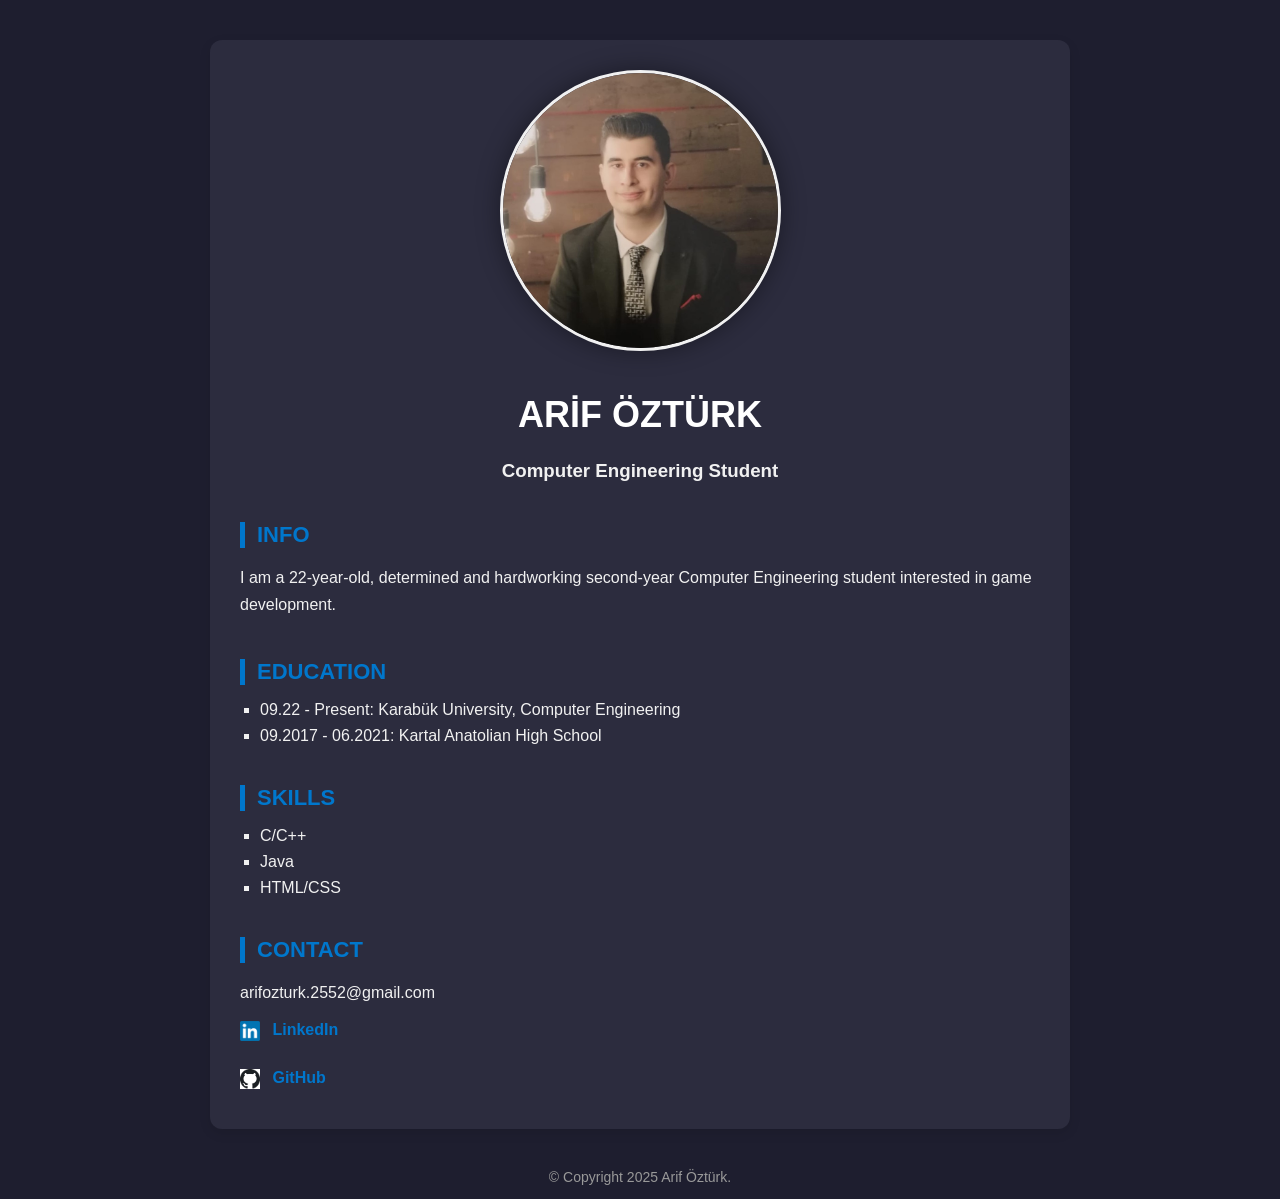
==== index.html @ 2af0ec9d "Add files via upload" ====
<!DOCTYPE html>
<html lang="en">
	<head>
		<meta charset="UTF-8">
		<title>Arif Öztürk - Özgeçmiş</title>
		<link rel="stylesheet" href="style.css">
	</head>
	<body>
		<div class="container">
			<header>
				<img src="images/arifozturk.jpg" alt="Arif Öztürk">
				<h1>ARİF ÖZTÜRK</h1>
				<h3>Computer Engineering Student</h3>
			</header>
			<section>
				<h2>INFO</h2>
					<p>I am a 22-year-old, determined and hardworking second-year Computer Engineering student interested in game development.</p>
				<h2>EDUCATION</h2>
					<ul>
						<li>09.22   - Present:  Karabük University, Computer Engineering</li>
						<li>09.2017 - 06.2021:  Kartal Anatolian High School</li>
					</ul>				
				<h2>SKILLS</h2>
					<ul>
						<li>C/C++</li>
						<li>Java</li>
						<li>HTML/CSS</li>
					</ul>				
				<h2>CONTACT</h2>
					<p id="contact_us" style="cursor: pointer; user-select: all;" title="Kopyalamak için tıkla">arifozturk.2552@gmail.com</p>
					<nav>
						<a href="https://www.linkedin.com/in/arif-%C3%B6zt%C3%BCrk-09a881252/" target="_blank">
							<img src="images/linkedin-logo.png" alt="LinkedIn Logo" width="20" height="20"> LinkedIn
						</a>
						<br><a href="https://github.com/arifozturk1" target="_blank">
							<img src="images/github-logo.png" alt="GitHub Logo" width="20" height="20"> GitHub
						</a>
					</nav>			
		   </section>
	   	   
		</div>
	
		<footer>
			<p>&copy; Copyright 2025 Arif Öztürk.</p>
		</footer>	
		<script>
			document.getElementById("contact_us").addEventListener("click", function() {
				const email = this.innerText;
				navigator.clipboard.writeText(email).then(() => {
				alert("E-posta adresi kopyalandı!");
				});
			});
		</script>	
	</body>
</html>
---- style.css ----
body {
  font-family: 'Segoe UI', Tahoma, Geneva, Verdana, sans-serif;
  margin: 0;
  padding: 0;
  background-color: #1e1e2f;
  color: #f1f1f1;
}


.container {
  max-width: 800px;
  margin: 40px auto;
  background-color: #2c2c3e;
  padding: 30px;
  border-radius: 12px;
  box-shadow: 0 4px 12px rgba(0,0,0,0.1);
}


header {
  text-align: center;
  margin-bottom: 30px;
}

header img {
  width: 275px;
  height: 275px;
  object-fit: cover;
  border-radius: 50%;
  box-shadow: 0 0 25px rgba(0,0,0,0.4);
  margin-bottom: 15px;
  border: 3px solid #f1f1f1;
}

header h1 {
  font-size: 36px;
  color: #ffffff;
}

header p {
  color: #666;
  font-size: 16px;
  margin-top: 8px;
}

section h2 {
  border-left: 5px solid #0077cc;
  padding-left: 12px;
  color: #0077cc;
  margin-top: 40px;
  margin-bottom: 15px;
  font-size: 22px;
}


section p {
  margin-bottom: 15px;
  line-height: 1.7;
}

section ul {
  padding-left: 20px;
  margin-bottom: 20px;
}

section ul li {
  margin-bottom: 8px;
  list-style-type: square;
}


nav a {
  display: block;
  margin-bottom: 10px;
  color: #0077cc;
  text-decoration: none;
  font-weight: 600;
}

nav a:hover {
  text-decoration: underline;
}

nav img {
  vertical-align: middle;
  margin-right: 8px;
}

#contact_us:hover {
  color: #00bfff;
  text-decoration: underline;
  transition: all 0.3s ease;
}

footer {
  text-align: center;
  margin-top: 40px;
  font-size: 14px;
  color: #999;
}
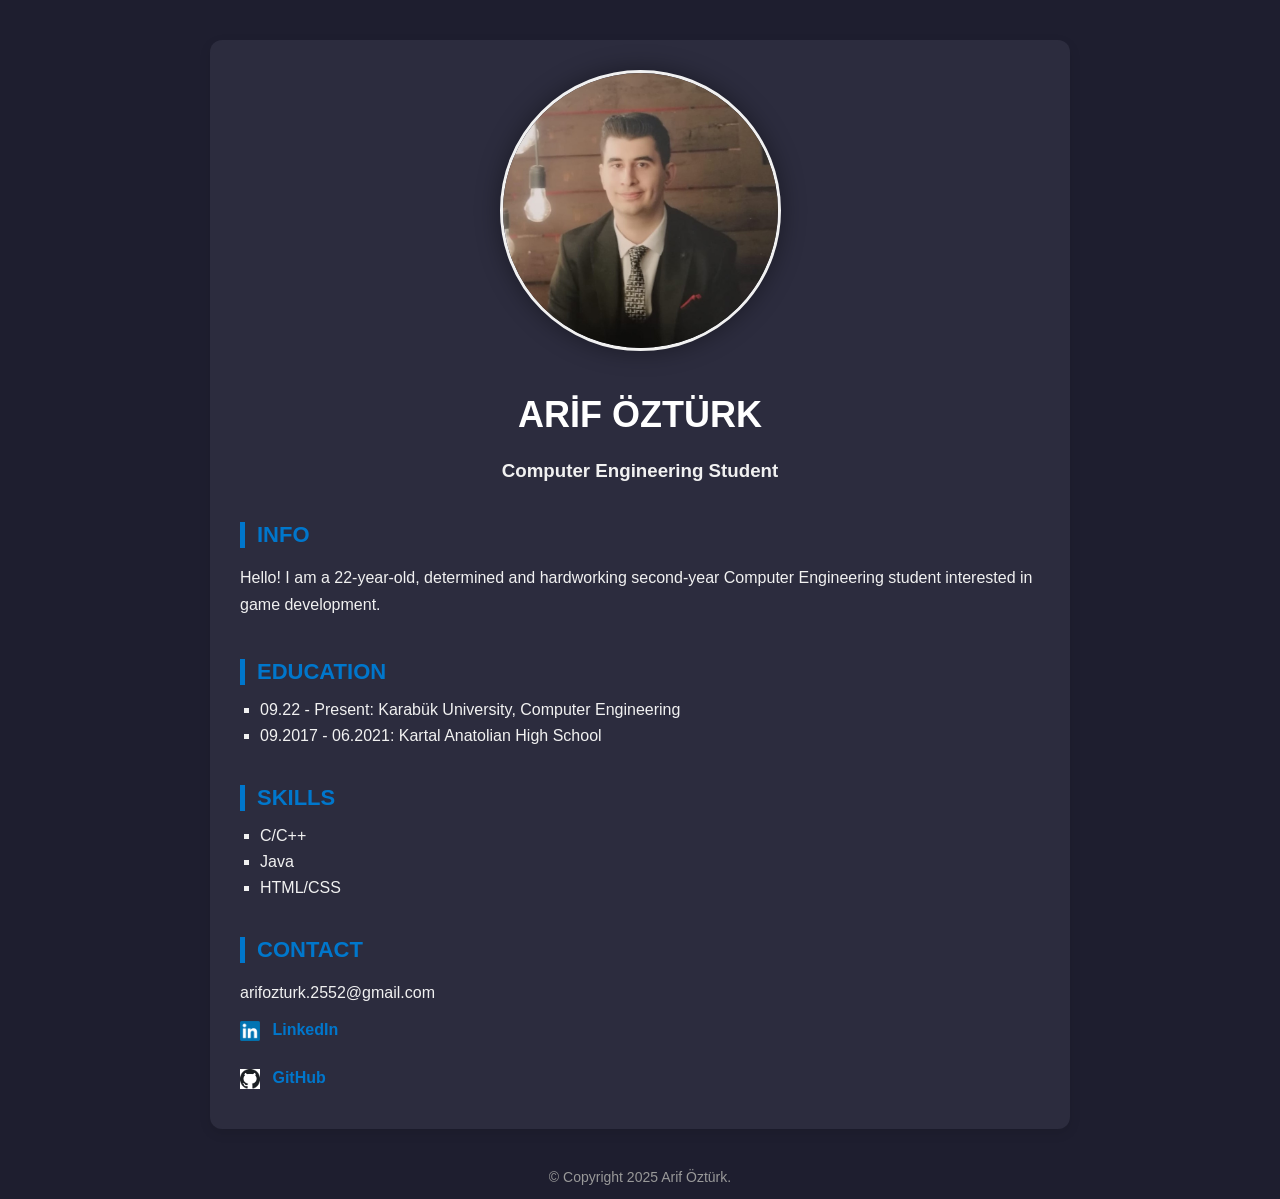
==== commit 8e4bfe4a: "Update index.html" ====
--- a/index.html
+++ b/index.html
@@ -14,7 +14,7 @@
 			</header>
 			<section>
 				<h2>INFO</h2>
-					<p>I am a 22-year-old, determined and hardworking second-year Computer Engineering student interested in game development.</p>
+					<p>Hello! I am a 22-year-old, determined and hardworking second-year Computer Engineering student interested in game development.</p>
 				<h2>EDUCATION</h2>
 					<ul>
 						<li>09.22   - Present:  Karabük University, Computer Engineering</li>
@@ -52,4 +52,4 @@
 			});
 		</script>	
 	</body>
-</html>+</html>
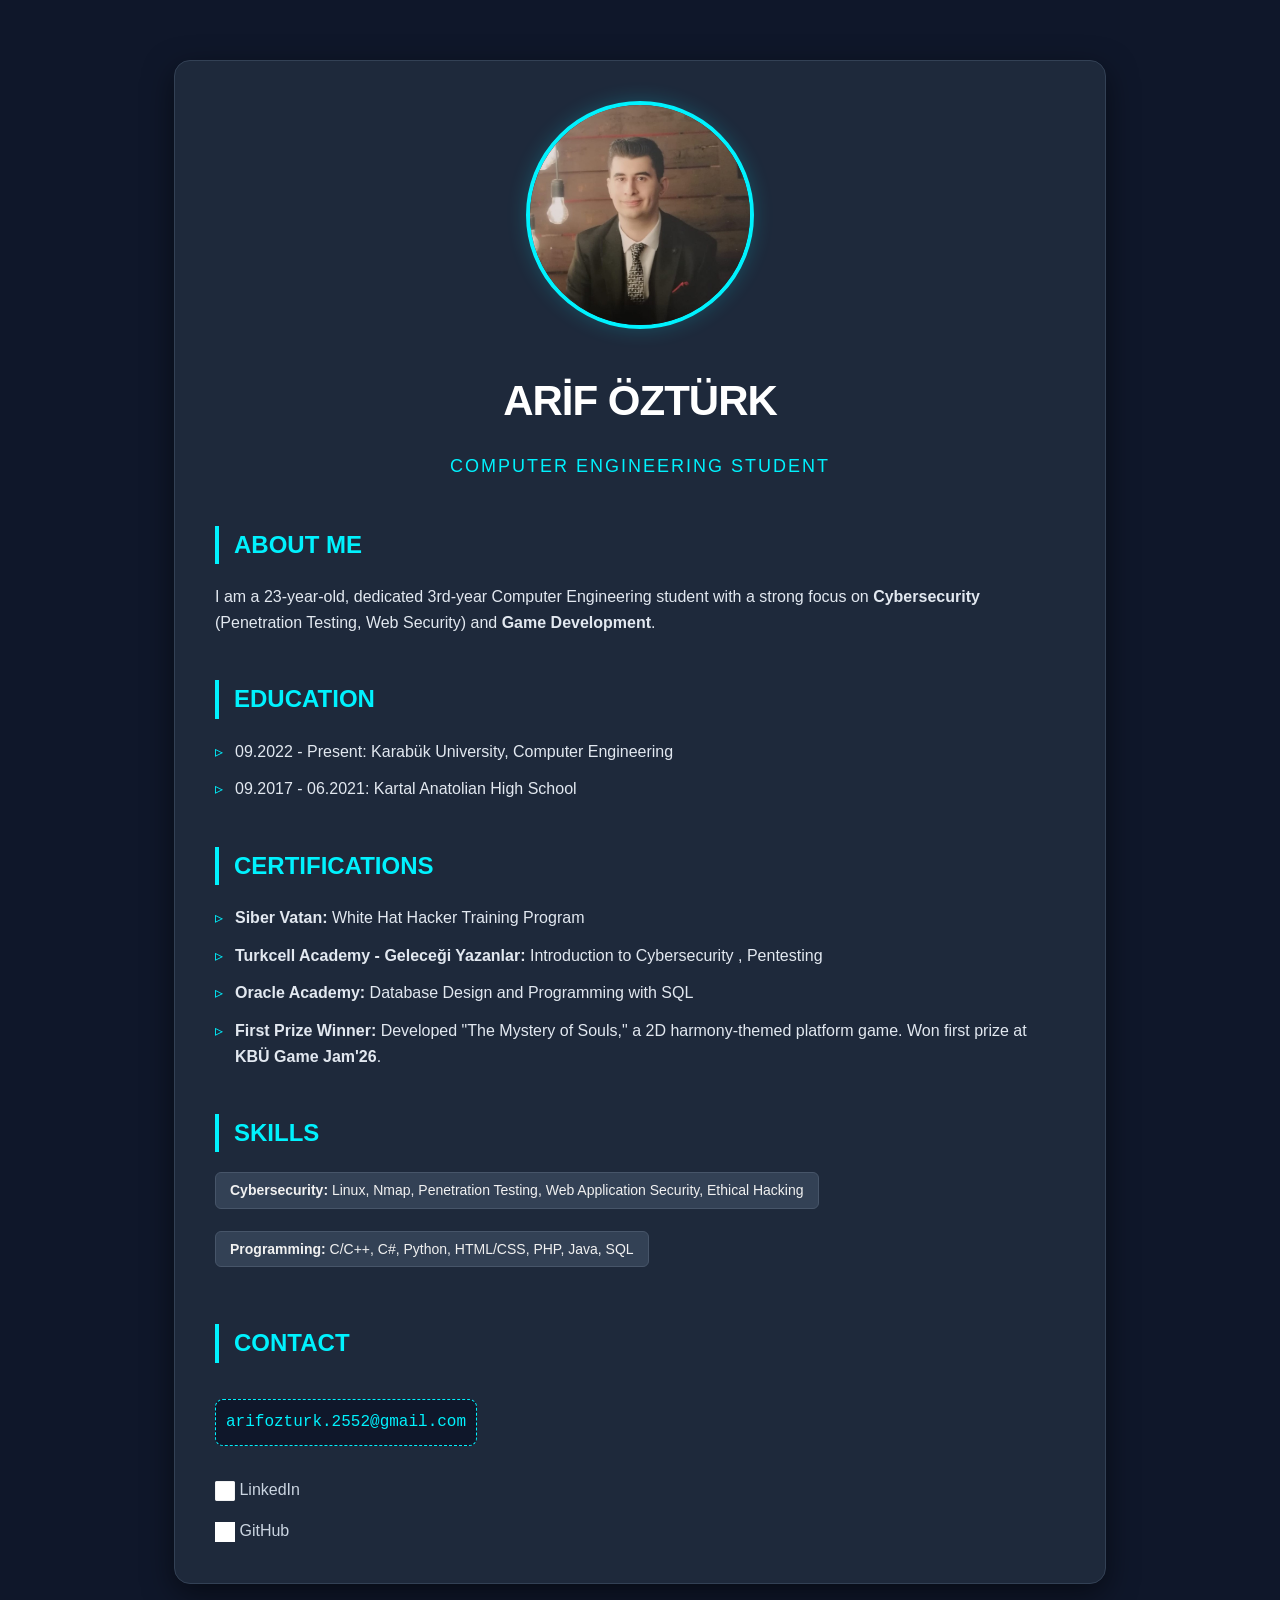
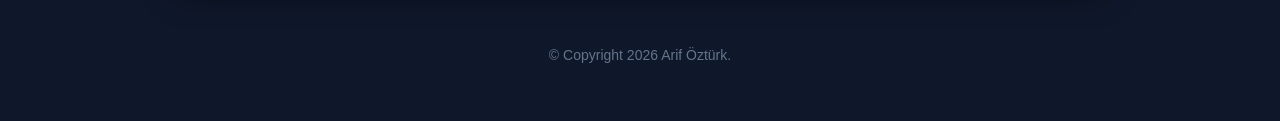
==== commit 87ef5de8: "Rename main.html to index.html" ====
--- a/index.html
+++ b/index.html
@@ -2,7 +2,8 @@
 <html lang="en">
 	<head>
 		<meta charset="UTF-8">
-		<title>Arif Öztürk - Özgeçmiş</title>
+		<meta name="viewport" content="width=device-width, initial-scale=1.0">
+		<title>Arif Öztürk - Resume</title>
 		<link rel="stylesheet" href="style.css">
 	</head>
 	<body>
@@ -12,42 +13,56 @@
 				<h1>ARİF ÖZTÜRK</h1>
 				<h3>Computer Engineering Student</h3>
 			</header>
+			
 			<section>
-				<h2>INFO</h2>
-					<p>Hello! I am a 22-year-old, determined and hardworking second-year Computer Engineering student interested in game development.</p>
+				<h2>ABOUT ME</h2>
+				<p>I am a 23-year-old, dedicated 3rd-year Computer Engineering student with a strong focus on <strong>Cybersecurity</strong> (Penetration Testing, Web Security) and <strong>Game Development</strong>.</p>
+				
 				<h2>EDUCATION</h2>
+				<ul>
+					<li>09.2022 - Present: Karabük University, Computer Engineering </li>
+					<li>09.2017 - 06.2021: Kartal Anatolian High School</li>
+				</ul>
+
+				<h2>CERTIFICATIONS</h2>
+				<ul>
+					<li><strong>Siber Vatan:</strong> White Hat Hacker Training Program</li>
+					<li><strong>Turkcell Academy - Geleceği Yazanlar:</strong> Introduction to Cybersecurity , Pentesting</li>
+					<li><strong>Oracle Academy:</strong> Database Design and Programming with SQL</li>
+					<li><strong>First Prize Winner:</strong> Developed "The Mystery of Souls," a 2D harmony-themed platform game. Won first prize at <strong>KBÜ Game Jam'26</strong>.</li>
+				</ul>
+
+				<h2>SKILLS</h2>
+				<div class="skills-grid">
 					<ul>
-						<li>09.22   - Present:  Karabük University, Computer Engineering</li>
-						<li>09.2017 - 06.2021:  Kartal Anatolian High School</li>
-					</ul>				
-				<h2>SKILLS</h2>
-					<ul>
-						<li>C/C++</li>
-						<li>Java</li>
-						<li>HTML/CSS</li>
-					</ul>				
+						<li><strong>Cybersecurity:</strong> Linux, Nmap, Penetration Testing, Web Application Security, Ethical Hacking</li>
+						<li><strong>Programming:</strong> C/C++, C#, Python, HTML/CSS, PHP, Java, SQL </li>
+					</ul>
+				</div>
+
 				<h2>CONTACT</h2>
-					<p id="contact_us" style="cursor: pointer; user-select: all;" title="Kopyalamak için tıkla">arifozturk.2552@gmail.com</p>
-					<nav>
-						<a href="https://www.linkedin.com/in/arif-%C3%B6zt%C3%BCrk-09a881252/" target="_blank">
-							<img src="images/linkedin-logo.png" alt="LinkedIn Logo" width="20" height="20"> LinkedIn
-						</a>
-						<br><a href="https://github.com/arifozturk1" target="_blank">
-							<img src="images/github-logo.png" alt="GitHub Logo" width="20" height="20"> GitHub
-						</a>
-					</nav>			
-		   </section>
-	   	   
+				<p id="contact_us" style="cursor: pointer; user-select: all;" title="Click to copy">arifozturk.2552@gmail.com</p>
+				<nav class="social-links">
+					<a href="https://www.linkedin.com/in/arif-%C3%B6zt%C3%BCrk-09a881252/" target="_blank">
+						<img src="images/linkedin-logo.png" alt="LinkedIn Logo" width="20" height="20"> LinkedIn
+					</a>
+					<br>
+					<a href="https://github.com/arifozturk1" target="_blank">
+						<img src="images/github-logo.png" alt="GitHub Logo" width="20" height="20"> GitHub
+					</a>
+				</nav>			
+			</section>
 		</div>
 	
 		<footer>
-			<p>&copy; Copyright 2025 Arif Öztürk.</p>
+			<p>&copy; Copyright 2026 Arif Öztürk.</p>
 		</footer>	
+
 		<script>
 			document.getElementById("contact_us").addEventListener("click", function() {
 				const email = this.innerText;
 				navigator.clipboard.writeText(email).then(() => {
-				alert("E-posta adresi kopyalandı!");
+					alert("Email address copied to clipboard!");
 				});
 			});
 		</script>	
--- a/style.css
+++ b/style.css
@@ -1,100 +1,143 @@
 body {
-  font-family: 'Segoe UI', Tahoma, Geneva, Verdana, sans-serif;
-  margin: 0;
-  padding: 0;
-  background-color: #1e1e2f;
-  color: #f1f1f1;
+    font-family: 'Inter', 'Segoe UI', Roboto, sans-serif;
+    margin: 0;
+    padding: 0;
+    background-color: #0f172a;
+    color: #e2e8f0;
+    line-height: 1.6;
 }
 
-
 .container {
-  max-width: 800px;
-  margin: 40px auto;
-  background-color: #2c2c3e;
-  padding: 30px;
-  border-radius: 12px;
-  box-shadow: 0 4px 12px rgba(0,0,0,0.1);
+    max-width: 850px;
+    margin: 60px auto;
+    background-color: #1e293b;
+    padding: 40px;
+    border-radius: 16px;
+    box-shadow: 0 10px 30px rgba(0, 0, 0, 0.5);
+    border: 1px solid #334155;
 }
 
-
 header {
-  text-align: center;
-  margin-bottom: 30px;
+    text-align: center;
+    margin-bottom: 40px;
 }
 
 header img {
-  width: 275px;
-  height: 275px;
-  object-fit: cover;
-  border-radius: 50%;
-  box-shadow: 0 0 25px rgba(0,0,0,0.4);
-  margin-bottom: 15px;
-  border: 3px solid #f1f1f1;
+    width: 220px;
+    height: 220px;
+    object-fit: cover;
+    border-radius: 50%;
+    box-shadow: 0 0 20px rgba(0, 242, 254, 0.2);
+    margin-bottom: 20px;
+    border: 4px solid #00f2fe;
 }
 
 header h1 {
-  font-size: 36px;
-  color: #ffffff;
+    font-size: 42px;
+    color: #ffffff;
+    margin: 10px 0;
+    letter-spacing: -1px;
 }
 
-header p {
-  color: #666;
-  font-size: 16px;
-  margin-top: 8px;
+header h3 {
+    color: #00f2fe;
+    font-weight: 400;
+    font-size: 18px;
+    text-transform: uppercase;
+    letter-spacing: 2px;
 }
 
 section h2 {
-  border-left: 5px solid #0077cc;
-  padding-left: 12px;
-  color: #0077cc;
-  margin-top: 40px;
-  margin-bottom: 15px;
-  font-size: 22px;
-}
-
-
-section p {
-  margin-bottom: 15px;
-  line-height: 1.7;
+    border-left: 4px solid #00f2fe;
+    padding-left: 15px;
+    color: #00f2fe;
+    margin-top: 45px;
+    margin-bottom: 20px;
+    font-size: 24px;
+    text-transform: uppercase;
 }
 
 section ul {
-  padding-left: 20px;
-  margin-bottom: 20px;
+    padding-left: 20px;
 }
 
 section ul li {
-  margin-bottom: 8px;
-  list-style-type: square;
+    margin-bottom: 12px;
+    list-style-type: none;
+    position: relative;
 }
 
+section ul li::before {
+    content: "▹";
+    color: #00f2fe;
+    position: absolute;
+    left: -20px;
+}
+
+.skills-grid ul {
+    display: flex;
+    flex-wrap: wrap;
+    gap: 10px;
+    padding-left: 0;
+}
+
+.skills-grid ul li {
+    background: #334155;
+    padding: 6px 14px;
+    border-radius: 6px;
+    font-size: 14px;
+    color: #f1f1f1;
+    border: 1px solid #475569;
+}
+
+.skills-grid ul li::before {
+    content: "";
+}
+
+#contact_us {
+    font-family: 'Courier New', Courier, monospace;
+    background: #0f172a;
+    padding: 10px;
+    border-radius: 8px;
+    display: inline-block;
+    color: #00f2fe;
+    border: 1px dashed #00f2fe;
+}
 
 nav a {
-  display: block;
-  margin-bottom: 10px;
-  color: #0077cc;
-  text-decoration: none;
-  font-weight: 600;
+    display: inline-block;
+    margin-right: 20px;
+    margin-top: 15px;
+    color: #cbd5e1;
+    text-decoration: none;
+    font-weight: 500;
+    transition: all 0.3s ease;
 }
 
 nav a:hover {
-  text-decoration: underline;
+    color: #00f2fe;
+    transform: translateY(-2px);
 }
 
 nav img {
-  vertical-align: middle;
-  margin-right: 8px;
-}
-
-#contact_us:hover {
-  color: #00bfff;
-  text-decoration: underline;
-  transition: all 0.3s ease;
+    vertical-align: middle;
+    filter: brightness(0) invert(1);
 }
 
 footer {
-  text-align: center;
-  margin-top: 40px;
-  font-size: 14px;
-  color: #999;
+    text-align: center;
+    margin-top: 60px;
+    padding-bottom: 40px;
+    font-size: 14px;
+    color: #64748b;
 }
+
+@media (max-width: 600px) {
+    .container {
+        margin: 20px;
+        padding: 20px;
+    }
+    header h1 {
+        font-size: 32px;
+    }
+}
